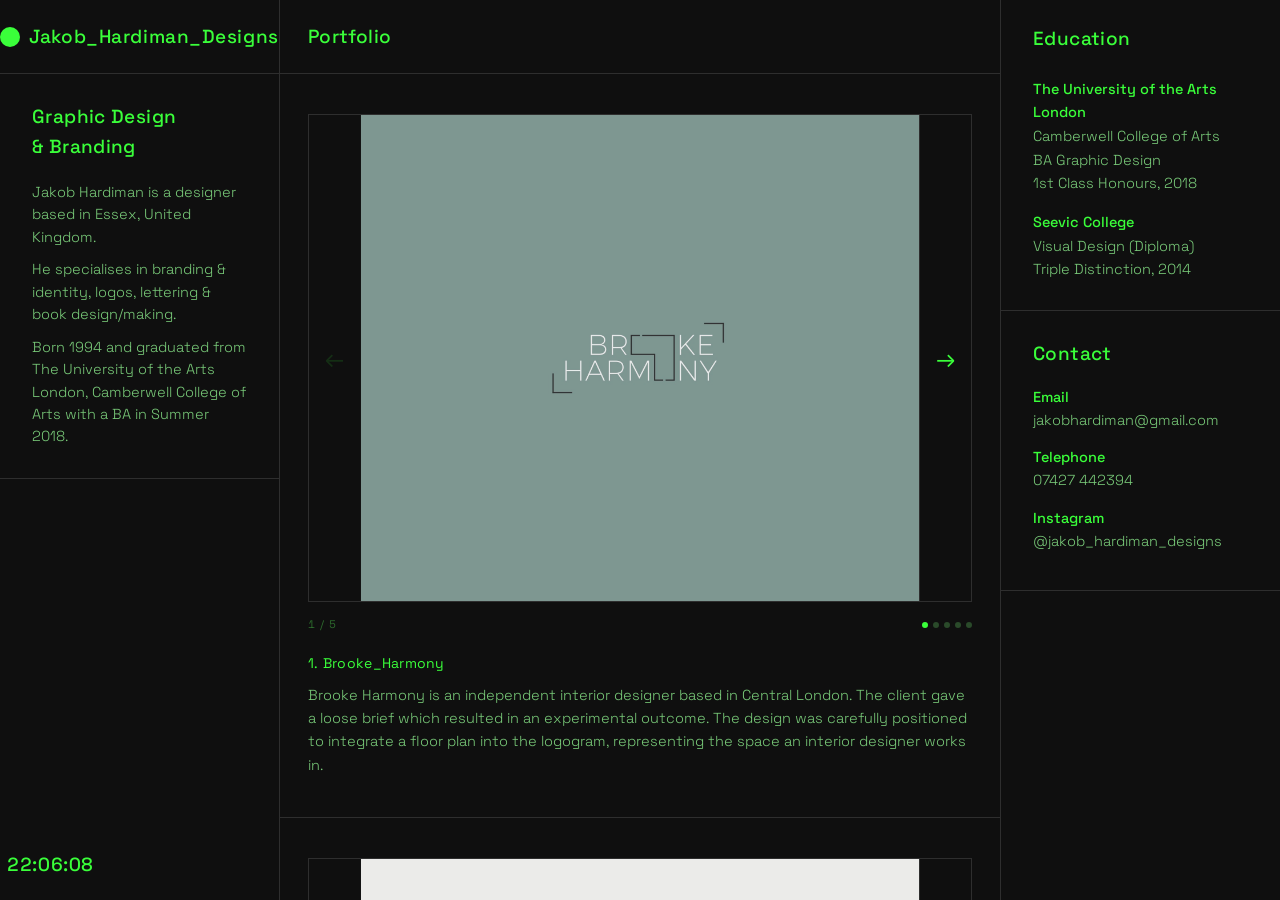
==== index.html @ a858eb50 "Fix Instagram link to correct handle" ====
<!DOCTYPE html>
<html lang="en">
<head>
  <meta charset="UTF-8">
  <meta name="viewport" content="width=device-width, initial-scale=1.0, viewport-fit=cover">
  <meta name="description" content="Jakob Hardiman — graphic designer based in Essex, UK. Specialising in branding, identity, logos, lettering and book design.">
  <title>Jakob Hardiman Designs</title>
  <link rel="preconnect" href="https://fonts.googleapis.com">
  <link rel="preconnect" href="https://fonts.gstatic.com" crossorigin>
  <link rel="stylesheet" href="https://fonts.googleapis.com/css2?family=Space+Grotesk:wght@300;400;500;700&display=swap">
  <link rel="icon" type="image/svg+xml" href="favicon.svg">
  <link rel="stylesheet" href="css/styles.css">
</head>
<body>

<div class="shell">

  <!-- ══════════ LEFT COLUMN ══════════ -->
  <aside class="col-left" id="left-col">

    <div class="logo-row" id="logo-row">
      <span class="nav-dot" aria-hidden="true"></span>
      <span class="logo-text">Jakob_Hardiman_Designs</span>
    </div>
    <div id="logo-spacer" aria-hidden="true"></div>

    <div class="left-section">
      <div class="section-heading">Graphic Design <br class="desk-break">&amp; Branding</div>
      <p class="bio-text">Jakob Hardiman is a designer based in Essex, United Kingdom.</p>
      <p class="bio-text">He specialises in branding &amp; identity, logos, lettering &amp; book design/making.</p>
      <p class="bio-text">Born 1994 and graduated from The University of the Arts London, Camberwell College of Arts with a BA in Summer 2018.</p>
    </div>

    <div class="flex-spacer" aria-hidden="true"></div>
    <div id="clock" class="clock-display" aria-label="Current time">00:00:00</div>

  </aside>

  <!-- ══════════ CENTRE FEED ══════════ -->
  <main class="col-centre" id="centre">

    <div class="portfolio-header">
      <div class="section-heading">Portfolio</div>
    </div>

    <!-- ─── PROJECT 1 ─── -->
    <article class="project" id="project-1">
      <div class="slideshow" data-slideshow>
        <button class="arrow-btn prev" aria-label="Previous image">←</button>
        <div class="slides-viewport">
          <div class="slides-track">
            <div class="slide"><img src="images/image-01.jpg" alt="Brooke Harmony — logo on sage" fetchpriority="high"></div>
            <div class="slide"><img src="images/image-02.jpg" alt="Brooke Harmony — logo on white" loading="lazy"></div>
            <div class="slide"><img src="images/image-03.jpg" alt="Brooke Harmony — monogram mark" loading="lazy"></div>
            <div class="slide"><img src="images/image-04.jpg" alt="Brooke Harmony — business cards" loading="lazy"></div>
            <div class="slide"><img src="images/image-05.jpg" alt="Brooke Harmony — invoice and stationery" loading="lazy"></div>
          </div>
        </div>
        <button class="arrow-btn next" aria-label="Next image">→</button>
      </div>
      <div class="slide-footer">
        <span class="counter-text">1 / 5</span>
        <div class="counter-dots">
          <div class="dot active"></div><div class="dot"></div><div class="dot"></div><div class="dot"></div><div class="dot"></div>
        </div>
      </div>
      <div class="project-title">1. Brooke_Harmony</div>
      <p class="project-desc">Brooke Harmony is an independent interior designer based in Central London. The client gave a loose brief which resulted in an experimental outcome. The design was carefully positioned to integrate a floor plan into the logogram, representing the space an interior designer works in.</p>
    </article>

    <!-- ─── PROJECT 2 ─── -->
    <article class="project" id="project-2">
      <div class="slideshow" data-slideshow>
        <button class="arrow-btn prev" aria-label="Previous image">←</button>
        <div class="slides-viewport">
          <div class="slides-track">
            <div class="slide"><img src="images/image-06.jpg" alt="Interior Influences 1" loading="lazy"></div>
            <div class="slide"><img src="images/image-07.jpg" alt="Interior Influences 2" loading="lazy"></div>
            <div class="slide"><img src="images/image-08.jpg" alt="Interior Influences 3" loading="lazy"></div>
            <div class="slide"><img src="images/image-09.jpg" alt="Interior Influences 4" loading="lazy"></div>
            <div class="slide"><img src="images/image-10.jpg" alt="Interior Influences 5" loading="lazy"></div>
            <div class="slide"><img src="images/image-11.jpg" alt="Interior Influences — rug designs" loading="lazy"></div>
          </div>
        </div>
        <button class="arrow-btn next" aria-label="Next image">→</button>
      </div>
      <div class="slide-footer">
        <span class="counter-text">1 / 6</span>
        <div class="counter-dots">
          <div class="dot active"></div><div class="dot"></div><div class="dot"></div><div class="dot"></div><div class="dot"></div><div class="dot"></div>
        </div>
      </div>
      <div class="project-title">2. Interior_Influences</div>
      <p class="project-desc">Interior Influences is an interior design company based in Central London, which specialises in working with luxury brands. The final Monogram contains both a lowercase 'i' and an uppercase 'I'. The uppercase can be seen vertically and the lowercase horizontally. This results in a versatile logo that can be used in any situation, colour and position. The last two images consist of rug designs displayed and sold at the Ideal Home Show 2015.</p>
    </article>

    <!-- ─── PROJECT 3 ─── -->
    <article class="project" id="project-3">
      <div class="slideshow" data-slideshow>
        <button class="arrow-btn prev" aria-label="Previous image">←</button>
        <div class="slides-viewport">
          <div class="slides-track">
            <div class="slide"><img src="images/image-12.jpg" alt="Equigienist 1" loading="lazy"></div>
            <div class="slide"><img src="images/image-13.jpg" alt="Equigienist 2" loading="lazy"></div>
            <div class="slide"><img src="images/image-14.jpg" alt="Equigienist 3" loading="lazy"></div>
            <div class="slide"><img src="images/image-15.jpg" alt="Equigienist 4" loading="lazy"></div>
            <div class="slide"><img src="images/image-16.jpg" alt="Equigienist 5" loading="lazy"></div>
            <div class="slide"><img src="images/image-17.jpg" alt="Equigienist 6" loading="lazy"></div>
          </div>
        </div>
        <button class="arrow-btn next" aria-label="Next image">→</button>
      </div>
      <div class="slide-footer">
        <span class="counter-text">1 / 6</span>
        <div class="counter-dots">
          <div class="dot active"></div><div class="dot"></div><div class="dot"></div><div class="dot"></div><div class="dot"></div><div class="dot"></div>
        </div>
      </div>
      <div class="project-title">3. Equigienist</div>
      <p class="project-desc">Equigienist is a veterinary biopharma startup based in the UK, who produce and distribute dental chews intended to improve oral hygiene in horses. The client requested the logo to appear educational/clinical and was attracted to a minimalistic design. The 'E' shaped logogram is an artistic representation of an acidic molecule morphing into an alkaline. Following from this, green was chosen for the primary colour of the design, as green indicates a neutral pH.</p>
    </article>

    <!-- ─── PROJECT 4 ─── -->
    <article class="project" id="project-4">
      <div class="slideshow" data-slideshow>
        <button class="arrow-btn prev" aria-label="Previous image">←</button>
        <div class="slides-viewport">
          <div class="slides-track">
            <div class="slide"><img src="images/image-18.jpg" alt="Logo work 1" loading="lazy"></div>
            <div class="slide"><img src="images/image-19.jpg" alt="Logo work 2" loading="lazy"></div>
            <div class="slide"><img src="images/image-20.jpg" alt="Logo work 3" loading="lazy"></div>
            <div class="slide"><img src="images/image-21.jpg" alt="Logo work 4" loading="lazy"></div>
            <div class="slide"><img src="images/image-22.jpg" alt="Logo work 5" loading="lazy"></div>
            <div class="slide"><img src="images/image-23.jpg" alt="Logo work 6" loading="lazy"></div>
            <div class="slide"><img src="images/image-24.jpg" alt="Logo work 7" loading="lazy"></div>
            <div class="slide"><img src="images/image-25.jpg" alt="Logo work 8" loading="lazy"></div>
            <div class="slide"><img src="images/image-26.jpg" alt="Logo work 9" loading="lazy"></div>
            <div class="slide"><img src="images/image-27.jpg" alt="Logo work 10" loading="lazy"></div>
            <div class="slide"><img src="images/image-28.jpg" alt="Logo work 11" loading="lazy"></div>
            <div class="slide"><img src="images/image-29.jpg" alt="Logo work 12" loading="lazy"></div>
          </div>
        </div>
        <button class="arrow-btn next" aria-label="Next image">→</button>
      </div>
      <div class="slide-footer">
        <span class="counter-text">1 / 12</span>
        <div class="counter-dots">
          <div class="dot active"></div><div class="dot"></div><div class="dot"></div><div class="dot"></div><div class="dot"></div><div class="dot"></div><div class="dot"></div><div class="dot"></div><div class="dot"></div><div class="dot"></div><div class="dot"></div><div class="dot"></div>
        </div>
      </div>
      <div class="project-title">4. Logos_&amp;_Icons</div>
      <p class="project-desc">A compilation of logos and icons designed for various companies and projects.</p>
    </article>

    <div class="feed-footer"></div>

  </main>

  <!-- ══════════ RIGHT COLUMN ══════════ -->
  <aside class="col-right" id="right-col">

    <div class="right-header">
      <div class="section-heading">Education</div>
    </div>

    <div class="right-section" id="edu-section">
      <div class="cv-item">
        <strong>The University of the Arts London</strong>
        Camberwell College of Arts<br>
        BA Graphic Design<br>
        1st Class Honours, 2018
      </div>
      <div class="cv-item">
        <strong>Seevic College</strong>
        Visual Design (Diploma)<br>
        Triple Distinction, 2014
      </div>
    </div>

    <div class="right-section">
      <div class="section-heading">Contact</div>
      <div class="contact-row">
        <span class="c-label">Email</span>
        <a href="mailto:jakobhardiman@gmail.com">jakobhardiman@gmail.com</a>
      </div>
      <div class="contact-row">
        <span class="c-label">Telephone</span>
        <a href="tel:+447427442394">07427 442394</a>
      </div>
      <div class="contact-row">
        <span class="c-label">Instagram</span>
        <a href="https://instagram.com/jakob_hardiman_designs" target="_blank" rel="noopener noreferrer">@jakob_hardiman_designs</a>
      </div>
    </div>

  </aside>

  <!-- Mobile clock bar -->
  <div id="mobile-clock" aria-hidden="true"></div>
  <div id="mobile-clock-spacer" aria-hidden="true"></div>

</div><!-- /shell -->

<script src="js/main.js"></script>
</body>
</html>
---- css/styles.css ----
@import url('https://fonts.googleapis.com/css2?family=Space+Grotesk:wght@300;400;500;700&display=swap');

/* ─── DESIGN TOKENS ─── */
:root {
  --green:     #3aff3a;
  --dim:       #7acc7a;
  --muted:     #2d6b2d;
  --bg:        #0f0f0f;
  --rule:      #2e2e2e;
  --pad:       20px;
  --col-width: 200px;
  --logo-h:    72px;   /* fixed header height on mobile */
}

/* ─── RESET ─── */
*, *::before, *::after {
  box-sizing: border-box;
  margin: 0;
  padding: 0;
}

html {
  -webkit-text-size-adjust: 100%;
  text-size-adjust: 100%;
}

body {
  background: var(--bg);
  color: var(--green);
  font-family: 'Space Grotesk', sans-serif;
  font-size: 14px;
  line-height: 1.6;
}

img {
  display: block;
  max-width: 100%;
}

a {
  color: inherit;
  text-decoration: none;
}

/* ─── TYPOGRAPHY ─── */
.section-heading {
  font-size: 17px;
  letter-spacing: 0.02em;
  color: var(--green);
  font-weight: 500;
  margin-bottom: 18px;
}

.desk-break { display: none; }

.bio-text {
  color: var(--dim);
  font-weight: 300;
  line-height: 1.55;
  margin-bottom: 10px;
}
.bio-text:last-child { margin-bottom: 0; }

/* ════════════════════════════════════════
   MOBILE-FIRST LAYOUT  (< 1024px)
   Single-column, page scrolls normally
════════════════════════════════════════ */

.shell {
  display: flex;
  flex-direction: column;
  min-height: 100vh;
}

/* ── Logo / header bar — fixed at top on mobile ── */
.logo-row {
  position: fixed;
  top: 0;
  left: 0;
  right: 0;
  z-index: 100;
  display: flex;
  align-items: center;
  justify-content: flex-start;
  gap: 10px;
  height: var(--logo-h);
  padding: 0 var(--pad);
  padding-top: 8px;
  background: var(--bg);
  border-bottom: 1px solid var(--rule);
}

.nav-dot {
  width: 20px;
  height: 20px;
  border-radius: 50%;
  background: var(--green);
  flex-shrink: 0;
  margin-top: -3px;
  margin-right: -1px;
  animation: pulse 2.4s ease-in-out infinite;
}

@keyframes pulse {
  0%, 100% { opacity: 1; }
  50%       { opacity: 0.2; }
}

.logo-text {
  font-size: 20px;
  font-weight: 500;
  letter-spacing: 0.03em;
  line-height: 1.3;
  margin-bottom: 2px;
}

/* Pushes body content below fixed bar */
#logo-spacer { height: var(--logo-h); }

/* ── Left column (bio) ── */
.col-left {
  display: flex;
  flex-direction: column;
}

.left-section {
  padding: 28px var(--pad) 32px;
  border-bottom: 1px solid var(--rule);
}

/* Desktop-only elements hidden on mobile */
.flex-spacer { display: none; }
#clock       { display: none; }

/* ── Centre feed ── */
.col-centre { width: 100%; }

.portfolio-header {
  position: sticky;
  top: var(--logo-h);
  z-index: 10;
  padding: 18px var(--pad);
  background: var(--bg);
  border-bottom: 1px solid var(--rule);
}
.portfolio-header .section-heading { margin-bottom: 0; }

/* ── Projects ── */
.project {
  padding: 32px var(--pad);
  border-bottom: 1px solid var(--rule);
}

/* ── Slideshow ── */
.slideshow {
  display: flex;
  align-items: stretch;
  border: 1px solid var(--rule);
  margin-bottom: 14px;
}

.slides-viewport {
  flex: 1;
  overflow: hidden;
  position: relative;
  background: #090909;
  height: 280px;
}

.slides-track {
  display: flex;
  height: 100%;
  transition: transform 0.42s cubic-bezier(0.77, 0, 0.175, 1);
  will-change: transform;
}

.slide {
  flex-shrink: 0;
  width: 100%;
  height: 100%;
}

.slide img {
  width: 100%;
  height: 100%;
  object-fit: cover;
  opacity: 0.93;
}

/* ── Arrow buttons ── */
.arrow-btn {
  flex-shrink: 0;
  width: 44px;
  min-height: 44px;       /* touch target */
  background: none;
  border: none;
  color: var(--green);
  cursor: pointer;
  font-size: 20px;
  font-family: inherit;
  display: flex;
  align-items: center;
  justify-content: center;
  transition: background 0.15s;
  user-select: none;
  -webkit-tap-highlight-color: transparent;
}
.arrow-btn.prev { border-right: 1px solid var(--rule); }
.arrow-btn.next { border-left:  1px solid var(--rule); }
.arrow-btn:hover:not(.disabled) { background: #162016; }
.arrow-btn.disabled { opacity: 0.13; cursor: default; pointer-events: none; }

/* ── Slide footer ── */
.slide-footer {
  display: flex;
  align-items: center;
  justify-content: space-between;
  margin-bottom: 18px;
}

.counter-text {
  font-size: 11px;
  color: var(--muted);
  letter-spacing: 0.08em;
  font-variant-numeric: tabular-nums;
}

.counter-dots {
  display: flex;
  gap: 5px;
  flex-wrap: wrap;
  justify-content: flex-end;
}

.dot {
  width: 6px;
  height: 6px;
  border-radius: 50%;
  background: #2a4a2a;
  cursor: pointer;
  transition: background 0.2s;
}
.dot.active { background: var(--green); }

/* ── Project text ── */
.project-title {
  font-size: 14px;
  font-weight: 400;
  color: var(--green);
  letter-spacing: 0.02em;
  margin-bottom: 10px;
}

.project-desc {
  color: var(--dim);
  font-weight: 300;
  line-height: 1.6;
}

/* ── Right column ── */
.right-header {
  padding: 28px var(--pad) 0;
}
.right-header .section-heading { margin-bottom: 18px; }

#edu-section { padding-top: 4px; }

.right-section {
  padding: 28px var(--pad);
  border-bottom: 1px solid var(--rule);
}
.right-section:last-child { border-bottom: 1px solid var(--rule); }

.cv-item {
  margin-bottom: 16px;
  color: var(--dim);
  font-weight: 300;
  line-height: 1.6;
}
.cv-item:last-child { margin-bottom: 0; }

.cv-item strong {
  color: var(--green);
  font-weight: 500;
  display: block;
  margin-bottom: 1px;
}

.contact-row {
  margin-bottom: 16px;
  line-height: 1.5;
}
.contact-row:last-child { margin-bottom: 0; }

.c-label {
  display: block;
  color: var(--green);
  font-weight: 500;
  font-size: inherit;
  margin-bottom: 1px;
}

.contact-row a,
.contact-row span:not(.c-label) {
  color: var(--dim);
  font-weight: 300;
  word-break: break-all;
}
.contact-row a:hover { color: var(--green); }

/* ── Mobile clock bar (fixed at bottom) ── */
#mobile-clock {
  position: fixed;
  bottom: 0;
  left: 0;
  right: 0;
  z-index: 100;
  padding: 13px var(--pad) calc(13px + env(safe-area-inset-bottom));
  border-top: 1px solid var(--rule);
  background: var(--bg);
  font-size: 16px;
  font-weight: 500;
  letter-spacing: 0.06em;
  font-variant-numeric: tabular-nums;
  pointer-events: none;
}

#mobile-clock-spacer { height: 50px; }

.feed-footer { height: 0; }

/* ════════════════════════════════════════
   TABLET  (≥ 768px)
   Still single column, more breathing room
════════════════════════════════════════ */
@media (min-width: 768px) {
  :root {
    --pad:    28px;
    --logo-h: 72px;
  }

  body { font-size: 14.5px; }

  .logo-text { font-size: 17px; }

  .left-section  { padding: 32px var(--pad); }
  .right-section { padding: 32px var(--pad); }
  .project       { padding: 40px var(--pad); }
  .portfolio-header { padding: 22px var(--pad); }

  .slides-viewport { height: 380px; }

  .arrow-btn { width: 52px; font-size: 22px; }

  .section-heading { font-size: 16px; }
}

/* ════════════════════════════════════════
   DESKTOP  (≥ 1024px)
   Three-panel layout, body overflow hidden,
   each column scrolls independently
════════════════════════════════════════ */
@media (min-width: 1024px) {
  :root {
    --pad:       28px;
    --col-width: 240px;
  }

  body { overflow: hidden; font-size: 14.5px; }

  /* ── Shell → CSS Grid ── */
  .shell {
    display: grid;
    grid-template-columns: var(--col-width) 1fr var(--col-width);
    grid-template-rows: 100vh;
    height: 100vh;
    width: 100vw;
    flex-direction: unset;
    min-height: unset;
  }

  /* ── Left column ── */
  .col-left {
    grid-column: 1;
    height: 100vh;
    overflow-y: auto;
    overflow-x: hidden;
    scrollbar-width: none;
    border-right: 1px solid var(--rule);
    padding: 0;
  }
  .col-left::-webkit-scrollbar { display: none; }

  /* Logo row reverts to in-flow (not fixed) on desktop */
  .logo-row {
    position: static;
    justify-content: center;
    align-items: center;
    height: 74px;
    flex-shrink: 0;
    padding: 4px var(--pad) 0;
    border-bottom: 1px solid var(--rule);
  }

  .logo-text { font-size: 19px; }

  #logo-spacer { display: none; }

  .left-section {
    padding: 28px var(--pad) 30px;
    border-bottom: 1px solid var(--rule);
  }
  .left-section:last-of-type { border-bottom: none; }

  /* Flex spacer pushes clock to bottom */
  .flex-spacer {
    display: block;
    flex: 1;
  }

  #clock {
    display: block;
    padding: 0 var(--pad) 20px var(--pad);
    font-size: 19px;
    font-weight: 500;
    letter-spacing: 0.03em;
    font-variant-numeric: tabular-nums;
    color: var(--green);
  }

  /* ── Centre column ── */
  .col-centre {
    grid-column: 2;
    height: 100vh;
    overflow-y: auto;
    overflow-x: hidden;
    scrollbar-width: thin;
    scrollbar-color: #252525 transparent;
  }
  .col-centre::-webkit-scrollbar       { width: 3px; }
  .col-centre::-webkit-scrollbar-thumb { background: #252525; }

  .portfolio-header {
    position: sticky;
    top: 0;
    display: flex;
    align-items: center;
    height: 74px;
    padding: 0 28px;
    background: var(--bg);
    z-index: 10;
  }

  .project { padding: 40px 28px; }

  .slides-viewport { height: clamp(400px, 52vh, 640px); }

  .arrow-btn { width: 52px; font-size: 24px; }

  /* ── Right column ── */
  .col-right {
    grid-column: 3;
    height: 100vh;
    overflow-y: auto;
    overflow-x: hidden;
    scrollbar-width: none;
    border-left: 1px solid var(--rule);
    padding: 0;
  }
  .col-right::-webkit-scrollbar { display: none; }

  .right-section {
    margin: 0;
    padding: 28px var(--pad);
    border-bottom: 1px solid var(--rule);
  }
  .right-section:last-child { border-bottom: 1px solid var(--rule); padding-bottom: 38px; }

  /* ── Hide mobile-only elements ── */
  #mobile-clock,
  #mobile-clock-spacer { display: none; }

  .feed-footer { height: 40px; }

  /* Email no longer needs to break-all on wider screens */
  .contact-row a,
  .contact-row span { word-break: normal; }

  .desk-break { display: block; }
  .section-heading { font-size: 19px; margin-bottom: 18px; }
  .portfolio-header .section-heading,
  .right-header .section-heading { margin-top: 1px; }

  .right-header {
    display: flex;
    align-items: center;
    height: 74px;
    padding: 4px var(--pad) 0;
    flex-shrink: 0;
  }
  .right-header .section-heading { margin-bottom: 0; }
  #edu-section { padding-top: 4px; }
}

/* ════════════════════════════════════════
   LARGE DESKTOP  (≥ 1280px)
════════════════════════════════════════ */
@media (min-width: 1280px) {
  :root {
    --col-width: 280px;
    --pad:       32px;
  }

  .logo-text { font-size: 19px; }

  .slides-viewport { height: clamp(440px, 54vh, 660px); }

  #clock { font-size: 19px; }
}

/* ════════════════════════════════════════
   WIDE DESKTOP  (≥ 1600px)
════════════════════════════════════════ */
@media (min-width: 1600px) {
  :root {
    --col-width: 320px;
    --pad:       36px;
  }

  body { font-size: 15px; }

  .logo-text { font-size: 19px; }

  .slides-viewport { height: clamp(480px, 56vh, 700px); }
}
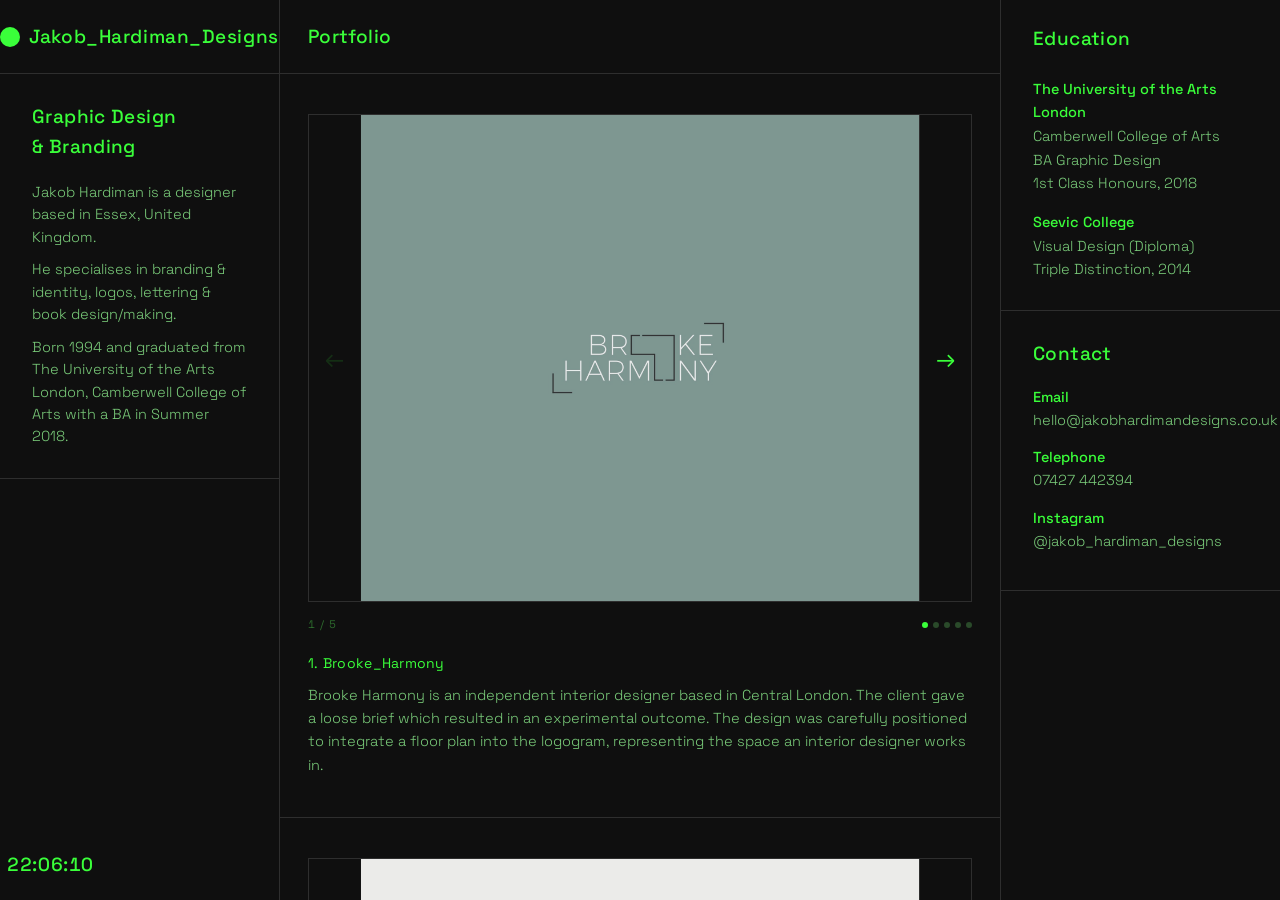
==== commit 9e53d7d0: "Update contact email to hello@jakobhardimandesigns.co.uk" ====
--- a/index.html
+++ b/index.html
@@ -181,7 +181,7 @@
       <div class="section-heading">Contact</div>
       <div class="contact-row">
         <span class="c-label">Email</span>
-        <a href="mailto:jakobhardiman@gmail.com">jakobhardiman@gmail.com</a>
+        <a href="mailto:hello@jakobhardimandesigns.co.uk">hello@jakobhardimandesigns.co.uk</a>
       </div>
       <div class="contact-row">
         <span class="c-label">Telephone</span>
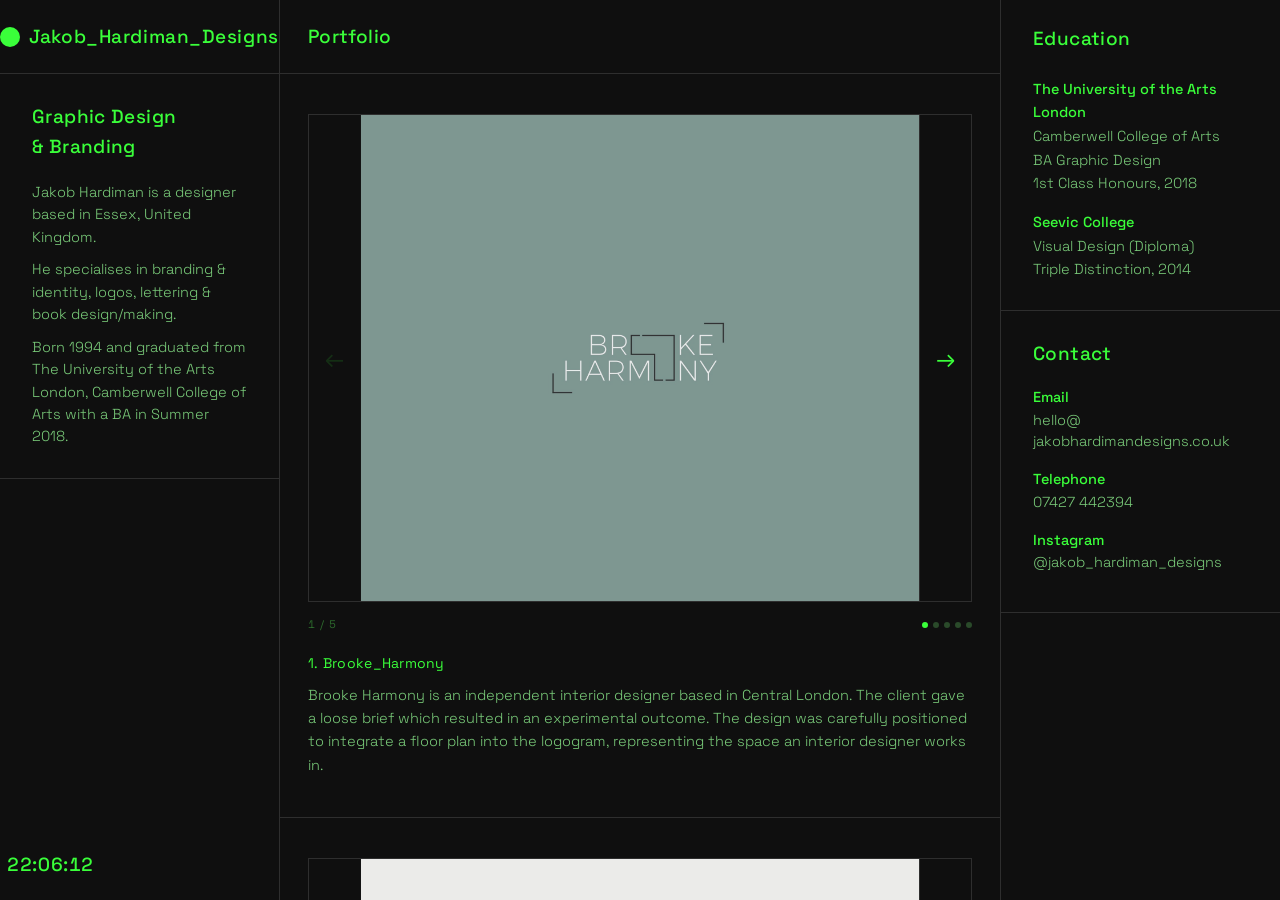
==== commit e2ff5f08: "Add natural break point in email address" ====
--- a/index.html
+++ b/index.html
@@ -181,7 +181,7 @@
       <div class="section-heading">Contact</div>
       <div class="contact-row">
         <span class="c-label">Email</span>
-        <a href="mailto:hello@jakobhardimandesigns.co.uk">hello@jakobhardimandesigns.co.uk</a>
+        <a href="mailto:hello@jakobhardimandesigns.co.uk">hello@<wbr>jakobhardimandesigns.co.uk</a>
       </div>
       <div class="contact-row">
         <span class="c-label">Telephone</span>
--- a/css/styles.css
+++ b/css/styles.css
@@ -112,6 +112,7 @@
   letter-spacing: 0.03em;
   line-height: 1.3;
   margin-bottom: 2px;
+  white-space: nowrap;
 }
 
 /* Pushes body content below fixed bar */
@@ -362,8 +363,8 @@
 ════════════════════════════════════════ */
 @media (min-width: 1024px) {
   :root {
-    --pad:       28px;
-    --col-width: 240px;
+    --pad:       24px;
+    --col-width: 220px;
   }
 
   body { overflow: hidden; font-size: 14.5px; }
@@ -482,9 +483,8 @@
 
   .feed-footer { height: 40px; }
 
-  /* Email no longer needs to break-all on wider screens */
   .contact-row a,
-  .contact-row span { word-break: normal; }
+  .contact-row span { word-break: normal; overflow-wrap: break-word; }
 
   .desk-break { display: block; }
   .section-heading { font-size: 19px; margin-bottom: 18px; }
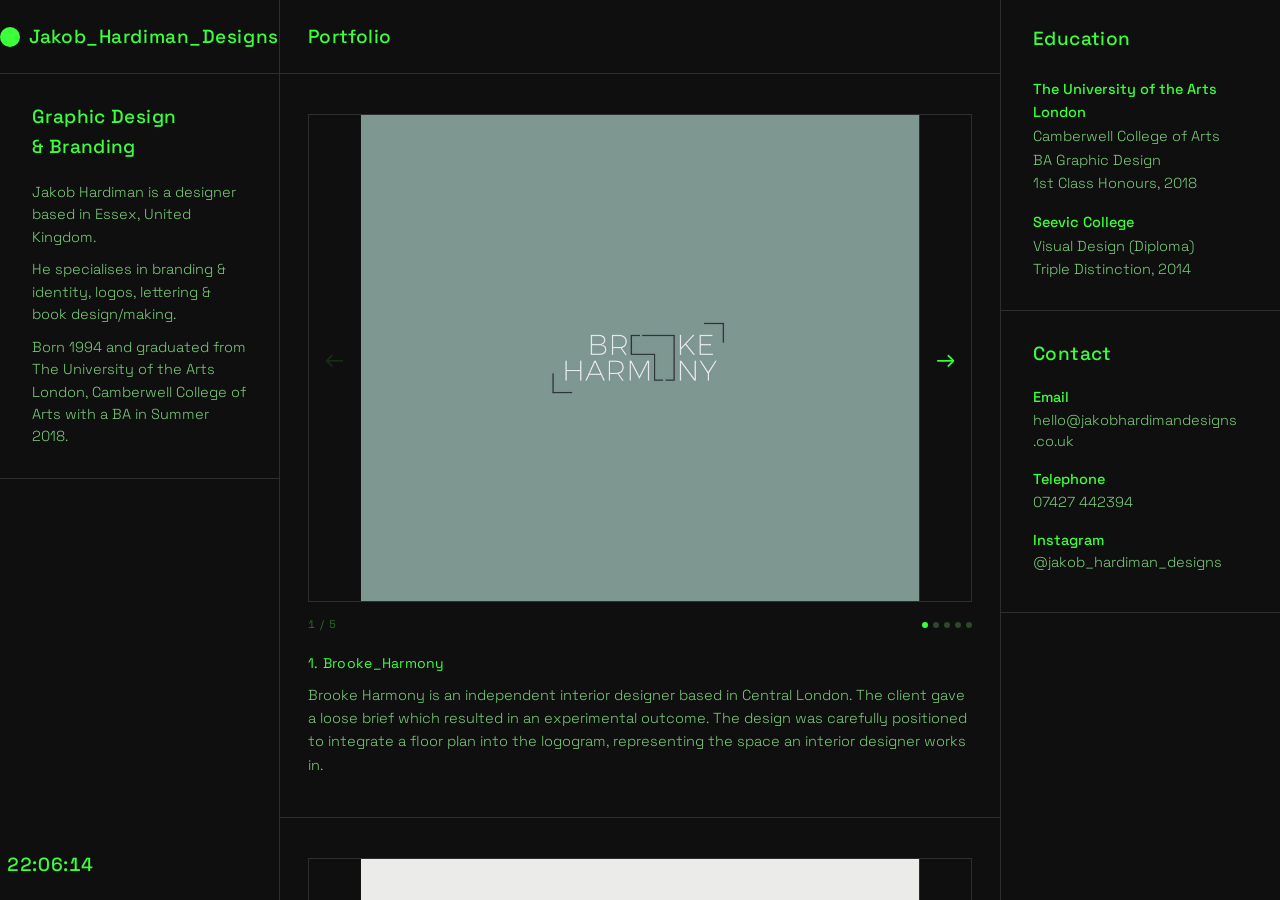
==== commit 9ff62cb9: "Move email break hint to before .co.uk" ====
--- a/index.html
+++ b/index.html
@@ -181,7 +181,7 @@
       <div class="section-heading">Contact</div>
       <div class="contact-row">
         <span class="c-label">Email</span>
-        <a href="mailto:hello@jakobhardimandesigns.co.uk">hello@<wbr>jakobhardimandesigns.co.uk</a>
+        <a href="mailto:hello@jakobhardimandesigns.co.uk">hello@jakobhardimandesigns<wbr>.co.uk</a>
       </div>
       <div class="contact-row">
         <span class="c-label">Telephone</span>
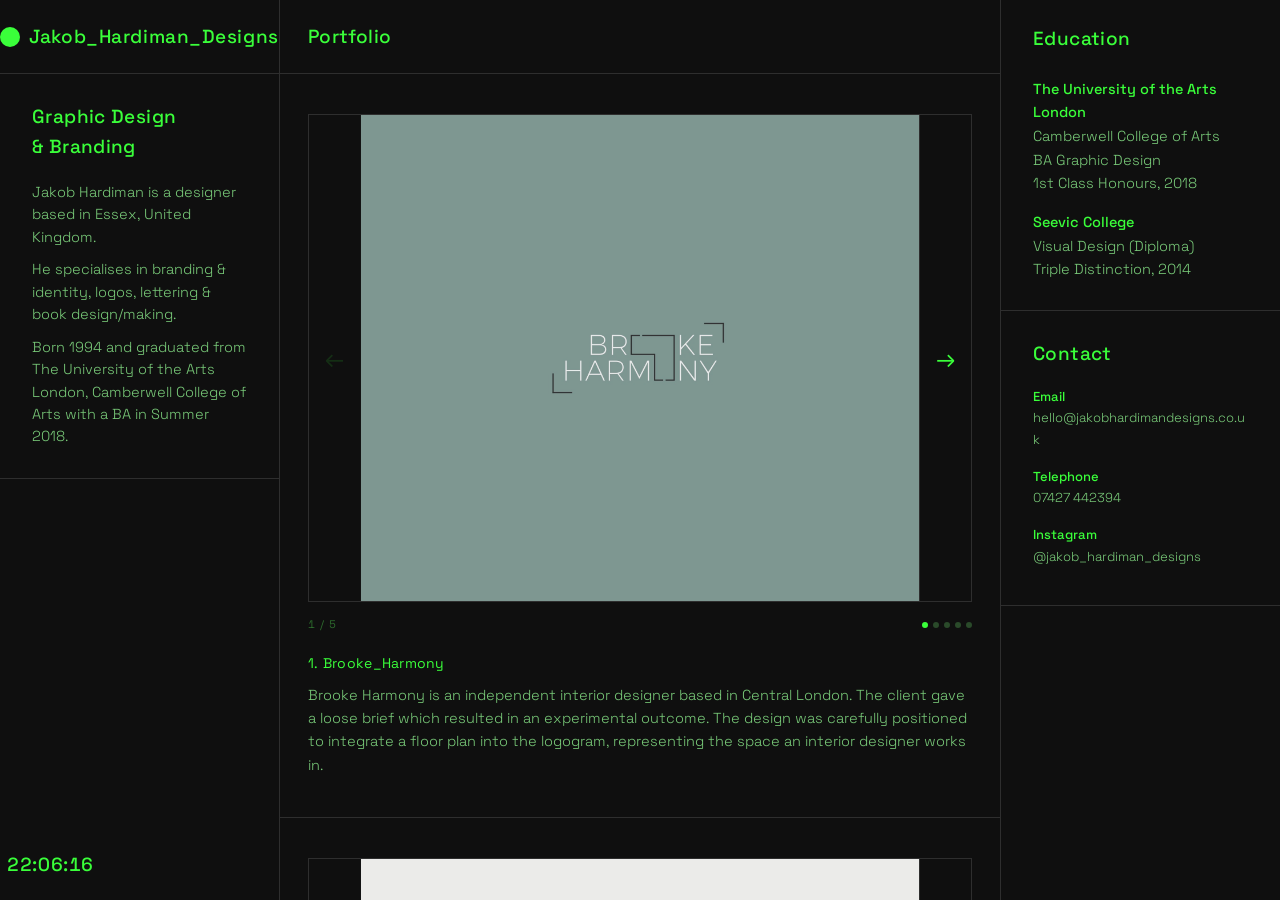
==== commit 42518b2d: "Revert "Add natural break point in email address" This reverts commit e2ff5f08a95637e9a68d1716077cca" ====
--- a/index.html
+++ b/index.html
@@ -181,7 +181,7 @@
       <div class="section-heading">Contact</div>
       <div class="contact-row">
         <span class="c-label">Email</span>
-        <a href="mailto:hello@jakobhardimandesigns.co.uk">hello@jakobhardimandesigns<wbr>.co.uk</a>
+        <a href="mailto:hello@jakobhardimandesigns.co.uk">hello@jakobhardimandesigns.co.uk</a>
       </div>
       <div class="contact-row">
         <span class="c-label">Telephone</span>
--- a/css/styles.css
+++ b/css/styles.css
@@ -484,7 +484,7 @@
   .feed-footer { height: 40px; }
 
   .contact-row a,
-  .contact-row span { word-break: normal; overflow-wrap: break-word; }
+  .contact-row span { word-break: normal; overflow-wrap: break-word; font-size: 13px; }
 
   .desk-break { display: block; }
   .section-heading { font-size: 19px; margin-bottom: 18px; }
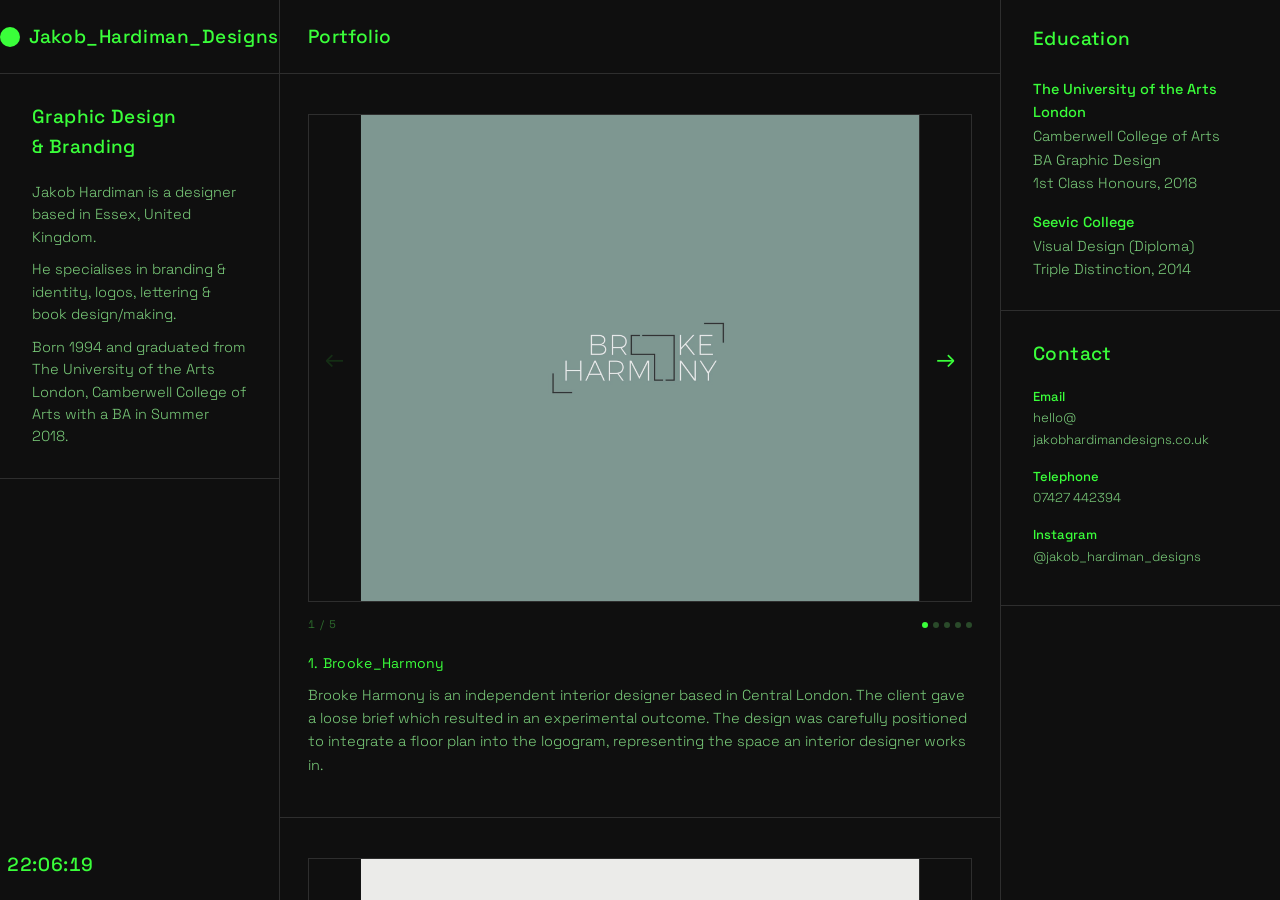
==== commit 12c8bb13: "Revert "Move email break hint to before .co.uk" This reverts commit 9ff62cb950f7d01ca77953d91f0036d6" ====
--- a/index.html
+++ b/index.html
@@ -181,7 +181,7 @@
       <div class="section-heading">Contact</div>
       <div class="contact-row">
         <span class="c-label">Email</span>
-        <a href="mailto:hello@jakobhardimandesigns.co.uk">hello@jakobhardimandesigns.co.uk</a>
+        <a href="mailto:hello@jakobhardimandesigns.co.uk">hello@<wbr>jakobhardimandesigns.co.uk</a>
       </div>
       <div class="contact-row">
         <span class="c-label">Telephone</span>
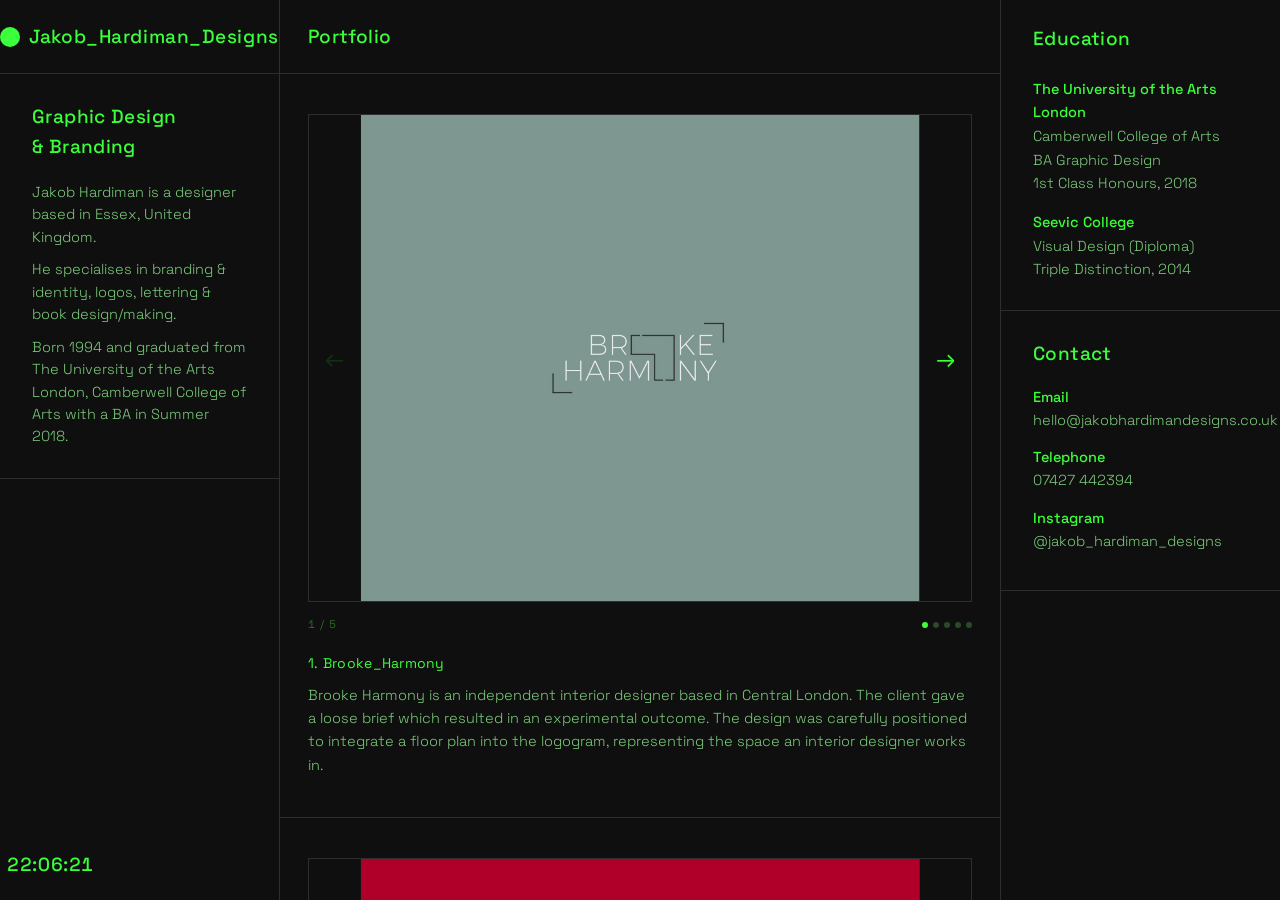
==== commit c9246918: "Add files via upload Add Kimura and update stationery spacing" ====
--- a/index.html
+++ b/index.html
@@ -53,7 +53,7 @@
             <div class="slide"><img src="images/image-02.jpg" alt="Brooke Harmony — logo on white" loading="lazy"></div>
             <div class="slide"><img src="images/image-03.jpg" alt="Brooke Harmony — monogram mark" loading="lazy"></div>
             <div class="slide"><img src="images/image-04.jpg" alt="Brooke Harmony — business cards" loading="lazy"></div>
-            <div class="slide"><img src="images/image-05.jpg" alt="Brooke Harmony — invoice and stationery" loading="lazy"></div>
+            <div class="slide stationery-slide" style="--art-ratio: 1372 / 1438; --art-fit: 0.95410292; --art-width: 182.21574344%; --art-height: 118.21974965%; --art-left: -41.10787172%; --art-top: -9.17941586%; --art-background: #343434;"><div class="stationery-art"><img src="images/image-05.jpg" alt="Brooke Harmony — invoice and stationery" loading="lazy"></div></div>
           </div>
         </div>
         <button class="arrow-btn next" aria-label="Next image">→</button>
@@ -69,7 +69,34 @@
     </article>
 
     <!-- ─── PROJECT 2 ─── -->
-    <article class="project" id="project-2">
+    <article class="project project-kimura" id="project-2">
+      <div class="slideshow" data-slideshow>
+        <button class="arrow-btn prev" aria-label="Previous image">←</button>
+        <div class="slides-viewport">
+          <div class="slides-track">
+            <div class="slide"><img src="images/kimura-01.jpg" alt="Kimura — K logogram on red" loading="lazy"></div>
+            <div class="slide"><img src="images/kimura-02.jpg" alt="Kimura — belt knot symbol in black and red" loading="lazy"></div>
+            <div class="slide"><img src="images/kimura-03.jpg" alt="Kimura — black logo and wordmark on red" loading="lazy"></div>
+            <div class="slide"><img src="images/kimura-04.jpg" alt="Kimura — cream logo and wordmark on black" loading="lazy"></div>
+            <div class="slide"><img src="images/kimura-05.jpg" alt="Kimura — red wordmark and belt knot symbol on cream" loading="lazy"></div>
+            <div class="slide"><img src="images/kimura-06.jpg" alt="Kimura — business cards" loading="lazy"></div>
+            <div class="slide stationery-slide" style="--art-ratio: 1455 / 1439; --art-fit: 1.01111883; --art-width: 171.82130584%; --art-height: 118.13759555%; --art-left: -35.94501718%; --art-top: -9.10354413%; --art-background: #1b1b1b;"><div class="stationery-art"><img src="images/kimura-07.jpg" alt="Kimura — invoice and stationery" loading="lazy"></div></div>
+          </div>
+        </div>
+        <button class="arrow-btn next" aria-label="Next image">→</button>
+      </div>
+      <div class="slide-footer">
+        <span class="counter-text">1 / 7</span>
+        <div class="counter-dots">
+          <div class="dot active"></div><div class="dot"></div><div class="dot"></div><div class="dot"></div><div class="dot"></div><div class="dot"></div><div class="dot"></div>
+        </div>
+      </div>
+      <div class="project-title">2. Kimura</div>
+      <p class="project-desc"><strong>Kimura</strong> is a financial consultancy firm. The client is a committed martial artist, and the brand is designed to reflect this interest. The main K logogram is inspired by a martial arts belt and the knot formed when the belt is tied.</p>
+    </article>
+
+    <!-- ─── PROJECT 3 ─── -->
+    <article class="project" id="project-3">
       <div class="slideshow" data-slideshow>
         <button class="arrow-btn prev" aria-label="Previous image">←</button>
         <div class="slides-viewport">
@@ -78,7 +105,7 @@
             <div class="slide"><img src="images/image-07.jpg" alt="Interior Influences 2" loading="lazy"></div>
             <div class="slide"><img src="images/image-08.jpg" alt="Interior Influences 3" loading="lazy"></div>
             <div class="slide"><img src="images/image-09.jpg" alt="Interior Influences 4" loading="lazy"></div>
-            <div class="slide"><img src="images/image-10.jpg" alt="Interior Influences 5" loading="lazy"></div>
+            <div class="slide stationery-slide" style="--art-ratio: 1783 / 1438; --art-fit: 1.23991655; --art-width: 140.21312395%; --art-height: 118.21974965%; --art-left: -19.18115536%; --art-top: -9.10987483%; --art-background: #191814;"><div class="stationery-art"><img src="images/image-10.jpg" alt="Interior Influences 5" loading="lazy"></div></div>
             <div class="slide"><img src="images/image-11.jpg" alt="Interior Influences — rug designs" loading="lazy"></div>
           </div>
         </div>
@@ -90,12 +117,12 @@
           <div class="dot active"></div><div class="dot"></div><div class="dot"></div><div class="dot"></div><div class="dot"></div><div class="dot"></div>
         </div>
       </div>
-      <div class="project-title">2. Interior_Influences</div>
+      <div class="project-title">3. Interior_Influences</div>
       <p class="project-desc">Interior Influences is an interior design company based in Central London, which specialises in working with luxury brands. The final Monogram contains both a lowercase 'i' and an uppercase 'I'. The uppercase can be seen vertically and the lowercase horizontally. This results in a versatile logo that can be used in any situation, colour and position. The last two images consist of rug designs displayed and sold at the Ideal Home Show 2015.</p>
     </article>
 
-    <!-- ─── PROJECT 3 ─── -->
-    <article class="project" id="project-3">
+    <!-- ─── PROJECT 4 ─── -->
+    <article class="project" id="project-4">
       <div class="slideshow" data-slideshow>
         <button class="arrow-btn prev" aria-label="Previous image">←</button>
         <div class="slides-viewport">
@@ -105,7 +132,7 @@
             <div class="slide"><img src="images/image-14.jpg" alt="Equigienist 3" loading="lazy"></div>
             <div class="slide"><img src="images/image-15.jpg" alt="Equigienist 4" loading="lazy"></div>
             <div class="slide"><img src="images/image-16.jpg" alt="Equigienist 5" loading="lazy"></div>
-            <div class="slide"><img src="images/image-17.jpg" alt="Equigienist 6" loading="lazy"></div>
+            <div class="slide stationery-slide" style="--art-ratio: 1306 / 1280; --art-fit: 1.02031250; --art-width: 191.42419602%; --art-height: 132.81250000%; --art-left: -45.71209801%; --art-top: -16.40625000%; --art-background: #161616;"><div class="stationery-art"><img src="images/image-17.jpg" alt="Equigienist 6" loading="lazy"></div></div>
           </div>
         </div>
         <button class="arrow-btn next" aria-label="Next image">→</button>
@@ -116,12 +143,12 @@
           <div class="dot active"></div><div class="dot"></div><div class="dot"></div><div class="dot"></div><div class="dot"></div><div class="dot"></div>
         </div>
       </div>
-      <div class="project-title">3. Equigienist</div>
+      <div class="project-title">4. Equigienist</div>
       <p class="project-desc">Equigienist is a veterinary biopharma startup based in the UK, who produce and distribute dental chews intended to improve oral hygiene in horses. The client requested the logo to appear educational/clinical and was attracted to a minimalistic design. The 'E' shaped logogram is an artistic representation of an acidic molecule morphing into an alkaline. Following from this, green was chosen for the primary colour of the design, as green indicates a neutral pH.</p>
     </article>
 
-    <!-- ─── PROJECT 4 ─── -->
-    <article class="project" id="project-4">
+    <!-- ─── PROJECT 5 ─── -->
+    <article class="project" id="project-5">
       <div class="slideshow" data-slideshow>
         <button class="arrow-btn prev" aria-label="Previous image">←</button>
         <div class="slides-viewport">
@@ -148,7 +175,7 @@
           <div class="dot active"></div><div class="dot"></div><div class="dot"></div><div class="dot"></div><div class="dot"></div><div class="dot"></div><div class="dot"></div><div class="dot"></div><div class="dot"></div><div class="dot"></div><div class="dot"></div><div class="dot"></div>
         </div>
       </div>
-      <div class="project-title">4. Logos_&amp;_Icons</div>
+      <div class="project-title">5. Logos_&amp;_Icons</div>
       <p class="project-desc">A compilation of logos and icons designed for various companies and projects.</p>
     </article>
 
@@ -181,7 +208,7 @@
       <div class="section-heading">Contact</div>
       <div class="contact-row">
         <span class="c-label">Email</span>
-        <a href="mailto:hello@jakobhardimandesigns.co.uk">hello@<wbr>jakobhardimandesigns.co.uk</a>
+        <a href="mailto:hello@jakobhardimandesigns.co.uk">hello@jakobhardimandesigns.co.uk</a>
       </div>
       <div class="contact-row">
         <span class="c-label">Telephone</span>
--- a/css/styles.css
+++ b/css/styles.css
@@ -112,7 +112,6 @@
   letter-spacing: 0.03em;
   line-height: 1.3;
   margin-bottom: 2px;
-  white-space: nowrap;
 }
 
 /* Pushes body content below fixed bar */
@@ -186,6 +185,36 @@
   height: 100%;
   object-fit: cover;
   opacity: 0.93;
+}
+
+/* Invoice and stationery compositions share one inset and retain all artwork. */
+.stationery-slide {
+  position: relative;
+  overflow: hidden;
+  container-type: size;
+  display: grid;
+  place-items: center;
+  background: var(--art-background);
+  opacity: 0.93;
+}
+
+.stationery-art {
+  position: relative;
+  overflow: hidden;
+  height: min(84cqh, calc(84cqw / 1.24));
+  width: calc(min(84cqh, calc(84cqw / 1.24)) * var(--art-fit));
+  aspect-ratio: var(--art-ratio);
+}
+
+.stationery-art img {
+  position: absolute;
+  width: var(--art-width);
+  height: var(--art-height);
+  max-width: none;
+  left: var(--art-left);
+  top: var(--art-top);
+  object-fit: fill;
+  opacity: 1;
 }
 
 /* ── Arrow buttons ── */
@@ -363,8 +392,8 @@
 ════════════════════════════════════════ */
 @media (min-width: 1024px) {
   :root {
-    --pad:       24px;
-    --col-width: 220px;
+    --pad:       28px;
+    --col-width: 240px;
   }
 
   body { overflow: hidden; font-size: 14.5px; }
@@ -483,8 +512,9 @@
 
   .feed-footer { height: 40px; }
 
+  /* Email no longer needs to break-all on wider screens */
   .contact-row a,
-  .contact-row span { word-break: normal; overflow-wrap: break-word; font-size: 13px; }
+  .contact-row span { word-break: normal; }
 
   .desk-break { display: block; }
   .section-heading { font-size: 19px; margin-bottom: 18px; }
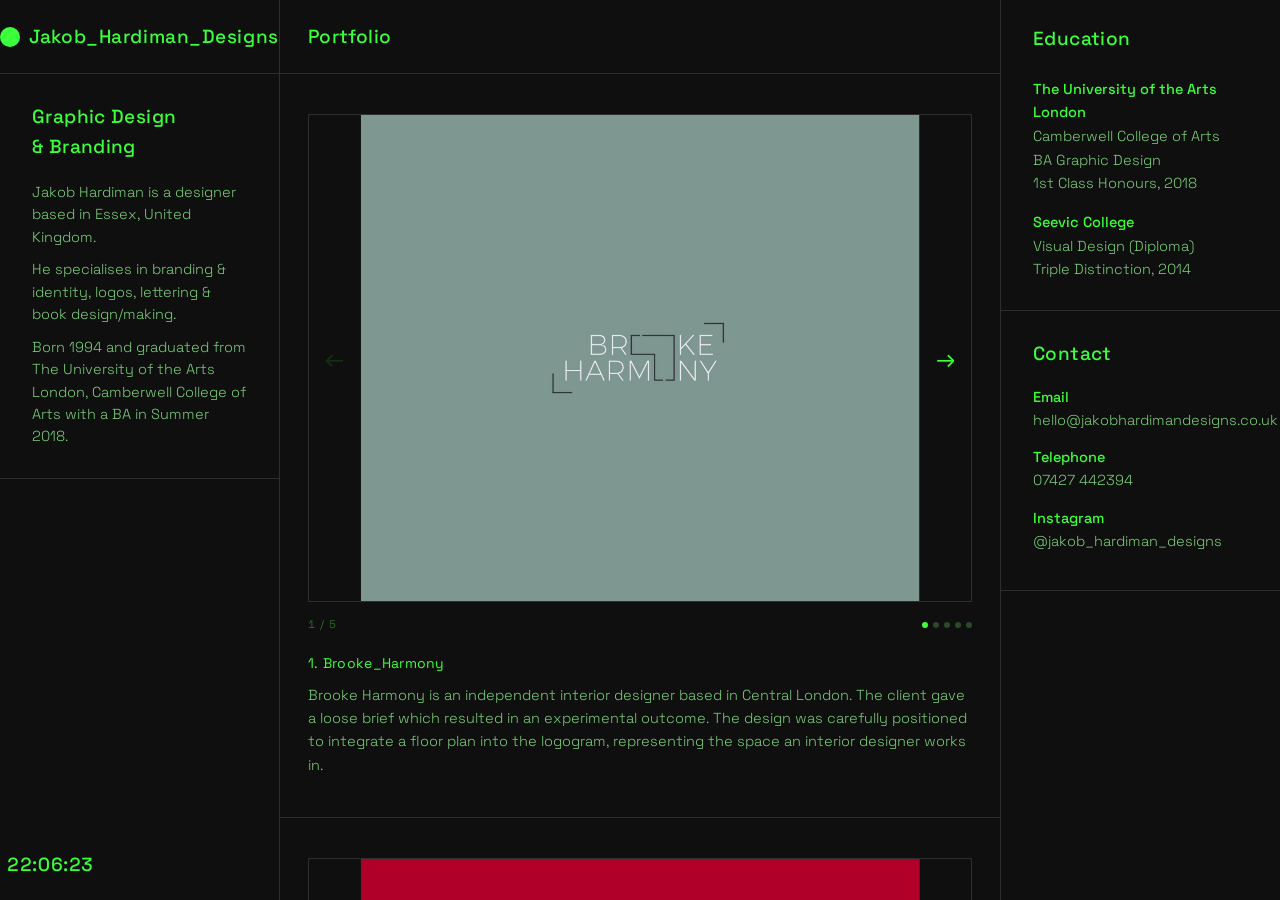
==== commit a10a3899: "Add files via upload" ====
--- a/index.html
+++ b/index.html
@@ -9,7 +9,7 @@
   <link rel="preconnect" href="https://fonts.gstatic.com" crossorigin>
   <link rel="stylesheet" href="https://fonts.googleapis.com/css2?family=Space+Grotesk:wght@300;400;500;700&display=swap">
   <link rel="icon" type="image/svg+xml" href="favicon.svg">
-  <link rel="stylesheet" href="css/styles.css">
+  <link rel="stylesheet" href="css/styles.css?v=20261102-stationery-1">
 </head>
 <body>
 
